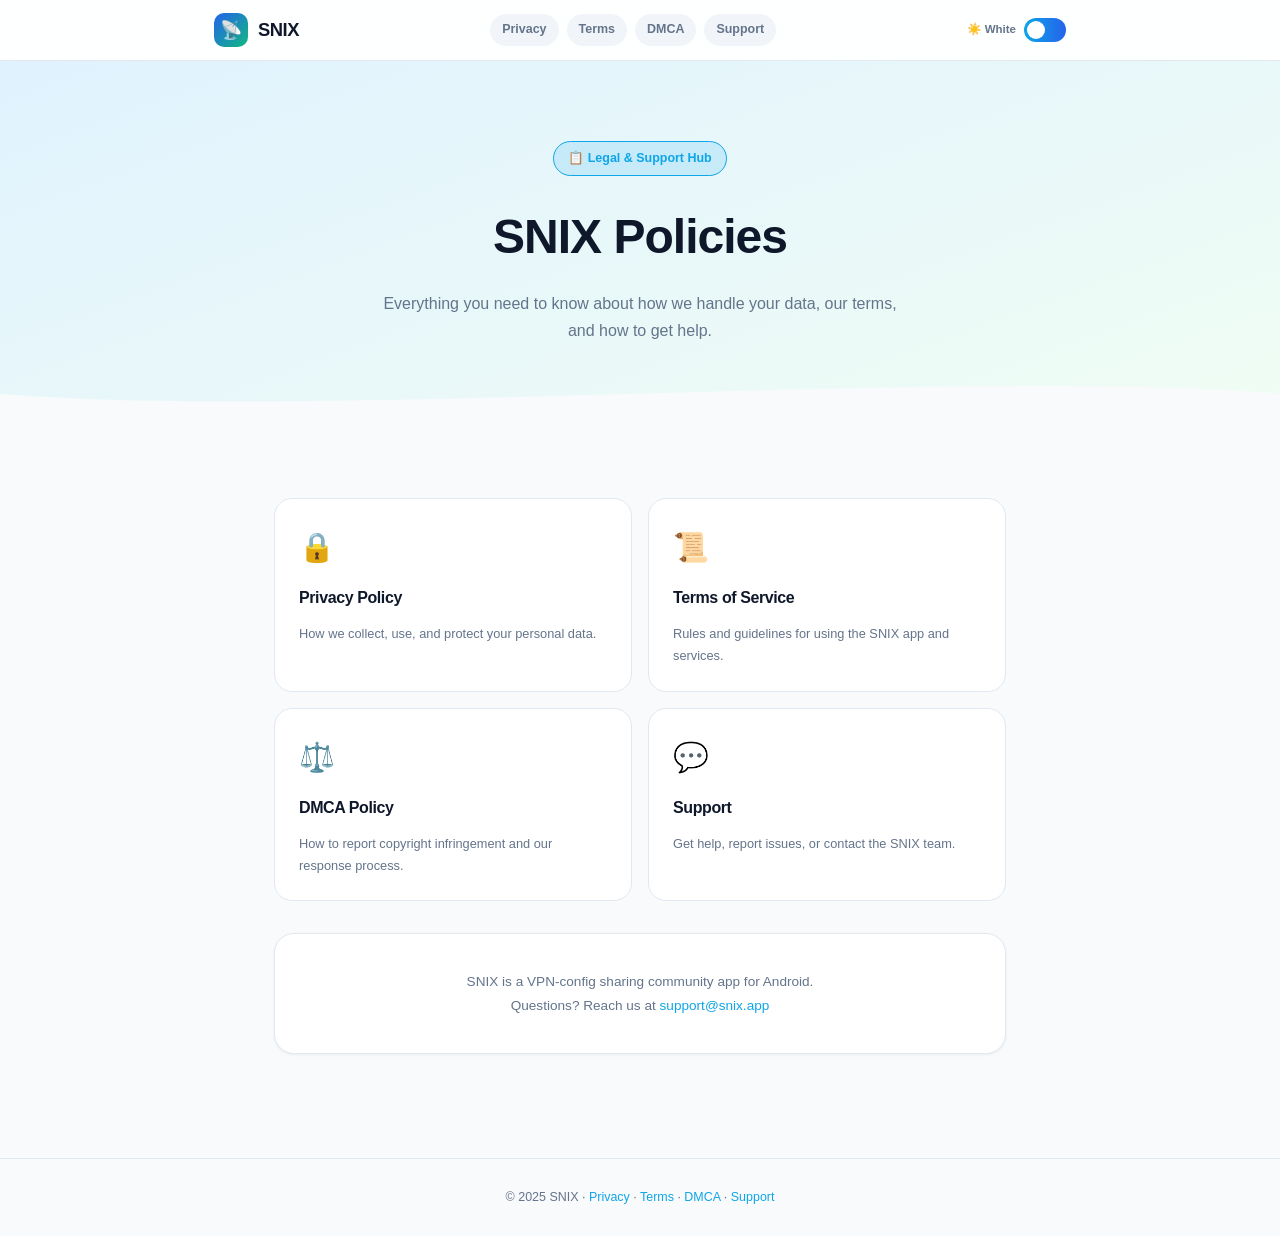
==== index.html @ 52268163 "initial: SNIX legal & support site Pages: Privacy Policy, Terms of Service, DMCA, Support, index hub" ====
<!DOCTYPE html>
<html lang="en">
<head>
  <meta charset="UTF-8" />
  <meta name="viewport" content="width=device-width, initial-scale=1.0" />
  <title>SNIX — Legal & Support</title>
  <link rel="stylesheet" href="style.css" />
  <script src="theme.js"></script>
</head>
<body>
  <nav>
    <div class="nav-inner">
      <a href="index.html" class="nav-logo">
        <div class="logo-mark">📡</div>
        SNIX
      </a>
      <div class="nav-links">
        <a href="privacy.html">Privacy</a>
        <a href="terms.html">Terms</a>
        <a href="dmca.html">DMCA</a>
        <a href="support.html">Support</a>
      </div>
      <div class="theme-toggle-wrap">
        <span class="theme-label">☀️ White</span>
        <button class="theme-toggle" aria-label="Toggle theme" title="Toggle theme"></button>
      </div>
    </div>
  </nav>

  <div class="hero">
    <div class="badge">📋 Legal & Support Hub</div>
    <h1>SNIX Policies</h1>
    <p>Everything you need to know about how we handle your data, our terms, and how to get help.</p>
    <svg class="hero-wave" viewBox="0 0 1440 60" fill="none" xmlns="http://www.w3.org/2000/svg" preserveAspectRatio="none">
      <path d="M0,30 C360,60 1080,0 1440,30 L1440,60 L0,60 Z" fill="var(--bg)"/>
    </svg>
  </div>

  <div class="page-wrap">
    <div class="index-grid">
      <a href="privacy.html" class="index-card">
        <div class="icon">🔒</div>
        <h3>Privacy Policy</h3>
        <p>How we collect, use, and protect your personal data.</p>
      </a>
      <a href="terms.html" class="index-card">
        <div class="icon">📜</div>
        <h3>Terms of Service</h3>
        <p>Rules and guidelines for using the SNIX app and services.</p>
      </a>
      <a href="dmca.html" class="index-card">
        <div class="icon">⚖️</div>
        <h3>DMCA Policy</h3>
        <p>How to report copyright infringement and our response process.</p>
      </a>
      <a href="support.html" class="index-card">
        <div class="icon">💬</div>
        <h3>Support</h3>
        <p>Get help, report issues, or contact the SNIX team.</p>
      </a>
    </div>

    <div class="card" style="margin-top:32px; text-align:center;">
      <p style="font-size:0.85rem;">
        SNIX is a VPN-config sharing community app for Android.<br/>
        Questions? Reach us at <a href="mailto:support@snix.app">support@snix.app</a>
      </p>
    </div>
  </div>

  <footer>
    <p>© 2025 SNIX · <a href="privacy.html">Privacy</a> · <a href="terms.html">Terms</a> · <a href="dmca.html">DMCA</a> · <a href="support.html">Support</a></p>
  </footer>
</body>
</html>
---- style.css ----
/* ── Reset & Base ─────────────────────────────────────────────────── */
*, *::before, *::after { box-sizing: border-box; margin: 0; padding: 0; }
html { scroll-behavior: smooth; }
body {
  font-family: -apple-system, BlinkMacSystemFont, 'Segoe UI', 'Inter', sans-serif;
  font-size: 16px;
  line-height: 1.7;
  min-height: 100svh;
  transition: background-color 0.3s ease, color 0.3s ease;
}

/* ── WHITE theme (default) ────────────────────────────────────────── */
:root {
  --bg:         #f8fafc;
  --bg-card:    #ffffff;
  --bg-nav:     rgba(255,255,255,0.85);
  --border:     #e2e8f0;
  --text:       #0f172a;
  --text-muted: #64748b;
  --accent:     #0ea5e9;
  --accent-2:   #0284c7;
  --accent-glow:rgba(14,165,233,0.15);
  --pill-bg:    #f1f5f9;
  --pill-text:  #334155;
  --hero-from:  #e0f2fe;
  --hero-to:    #f0fdf4;
  --wave-fill:  #bae6fd;
}

/* ── OCEAN theme ──────────────────────────────────────────────────── */
[data-theme="ocean"] {
  --bg:         #060f23;
  --bg-card:    #172554;
  --bg-nav:     rgba(6,15,35,0.9);
  --border:     #1e40af;
  --text:       #eff6ff;
  --text-muted: #93c5fd;
  --accent:     #38bdf8;
  --accent-2:   #0ea5e9;
  --accent-glow:rgba(56,189,248,0.2);
  --pill-bg:    #1e3a8a;
  --pill-text:  #bfdbfe;
  --hero-from:  #0c1a3a;
  --hero-to:    #0f2a4a;
  --wave-fill:  #1e3a8a;
}

body { background: var(--bg); color: var(--text); }

/* ── Navigation ───────────────────────────────────────────────────── */
nav {
  position: sticky; top: 0; z-index: 100;
  background: var(--bg-nav);
  backdrop-filter: blur(12px);
  border-bottom: 1px solid var(--border);
}
.nav-inner {
  max-width: 900px; margin: 0 auto;
  padding: 0 24px;
  height: 60px;
  display: flex; align-items: center; justify-content: space-between;
  gap: 16px;
}
.nav-logo {
  display: flex; align-items: center; gap: 10px;
  text-decoration: none; color: var(--text); font-weight: 900;
  font-size: 1.15rem; letter-spacing: -0.5px;
}
.nav-logo .logo-mark {
  width: 34px; height: 34px; border-radius: 10px;
  background: linear-gradient(135deg, #2563eb, #10b981);
  display: flex; align-items: center; justify-content: center;
  font-size: 18px; flex-shrink: 0;
}
.nav-links {
  display: flex; align-items: center; gap: 8px; flex-wrap: wrap;
}
.nav-links a {
  padding: 5px 12px; border-radius: 20px;
  font-size: 0.78rem; font-weight: 600;
  color: var(--text-muted); text-decoration: none;
  background: var(--pill-bg); transition: all 0.2s;
}
.nav-links a:hover, .nav-links a.active {
  background: var(--accent); color: #fff;
}

/* ── Theme toggle ─────────────────────────────────────────────────── */
.theme-toggle {
  width: 42px; height: 24px; border-radius: 12px;
  border: none; cursor: pointer; position: relative;
  background: linear-gradient(90deg, #0ea5e9, #2563eb);
  flex-shrink: 0; transition: opacity 0.2s;
}
.theme-toggle::after {
  content: "";
  position: absolute; top: 3px; left: 3px;
  width: 18px; height: 18px; border-radius: 50%;
  background: #fff; transition: transform 0.25s ease;
}
[data-theme="ocean"] .theme-toggle::after { transform: translateX(18px); }
.theme-toggle-wrap { display: flex; align-items: center; gap: 8px; }
.theme-label { font-size: 0.72rem; font-weight: 600; color: var(--text-muted); white-space: nowrap; }

/* ── Hero ─────────────────────────────────────────────────────────── */
.hero {
  background: linear-gradient(160deg, var(--hero-from), var(--hero-to));
  padding: 80px 24px 60px;
  text-align: center;
  position: relative; overflow: hidden;
}
.hero-wave {
  position: absolute; bottom: -2px; left: 0; width: 100%;
}
.hero h1 { font-size: clamp(1.8rem, 5vw, 3rem); font-weight: 900; letter-spacing: -1px; color: var(--text); }
.hero p  { margin-top: 12px; font-size: 1rem; color: var(--text-muted); max-width: 520px; margin-left: auto; margin-right: auto; }
.hero .badge {
  display: inline-flex; align-items: center; gap: 6px;
  padding: 6px 14px; border-radius: 20px; font-size: 0.78rem; font-weight: 700;
  background: var(--accent-glow); color: var(--accent);
  border: 1px solid var(--accent); margin-bottom: 20px;
}

/* ── Page layout ──────────────────────────────────────────────────── */
.page-wrap {
  max-width: 780px; margin: 0 auto;
  padding: 48px 24px 80px;
}
.card {
  background: var(--bg-card);
  border: 1px solid var(--border);
  border-radius: 20px;
  padding: 36px 40px;
  margin-bottom: 24px;
  box-shadow: 0 1px 3px rgba(0,0,0,0.06);
}
@media (max-width: 520px) { .card { padding: 24px 20px; } }

/* ── Typography ───────────────────────────────────────────────────── */
h1, h2, h3 { letter-spacing: -0.4px; }
h2 { font-size: 1.35rem; font-weight: 800; color: var(--text); margin-bottom: 12px; }
h2 .num {
  display: inline-flex; align-items: center; justify-content: center;
  width: 28px; height: 28px; border-radius: 8px;
  background: var(--accent); color: #fff; font-size: 0.8rem;
  margin-right: 10px; flex-shrink: 0;
}
h3 { font-size: 1rem; font-weight: 700; color: var(--text); margin: 20px 0 8px; }
p  { color: var(--text-muted); margin-bottom: 14px; }
p:last-child { margin-bottom: 0; }
ul, ol { padding-left: 22px; color: var(--text-muted); margin-bottom: 14px; }
li { margin-bottom: 6px; }
a  { color: var(--accent); text-decoration: none; }
a:hover { text-decoration: underline; }
strong { color: var(--text); font-weight: 700; }
.meta  { font-size: 0.78rem; color: var(--text-muted); margin-bottom: 24px; opacity: 0.7; }
hr { border: none; border-top: 1px solid var(--border); margin: 24px 0; }

/* ── Index page cards ─────────────────────────────────────────────── */
.index-grid {
  display: grid; grid-template-columns: repeat(auto-fill, minmax(240px, 1fr));
  gap: 16px; margin-top: 32px;
}
.index-card {
  display: flex; flex-direction: column; gap: 8px;
  background: var(--bg-card);
  border: 1px solid var(--border); border-radius: 18px;
  padding: 24px; text-decoration: none;
  transition: all 0.2s; position: relative; overflow: hidden;
}
.index-card:hover {
  transform: translateY(-2px);
  box-shadow: 0 8px 24px var(--accent-glow);
  border-color: var(--accent);
  text-decoration: none;
}
.index-card .icon {
  font-size: 1.8rem; margin-bottom: 4px;
}
.index-card h3 { font-size: 1rem; font-weight: 800; color: var(--text); margin: 0 0 4px; }
.index-card p  { font-size: 0.8rem; color: var(--text-muted); margin: 0; }

/* ── Footer ───────────────────────────────────────────────────────── */
footer {
  border-top: 1px solid var(--border);
  padding: 28px 24px;
  text-align: center; font-size: 0.78rem; color: var(--text-muted);
}
footer a { color: var(--accent); }
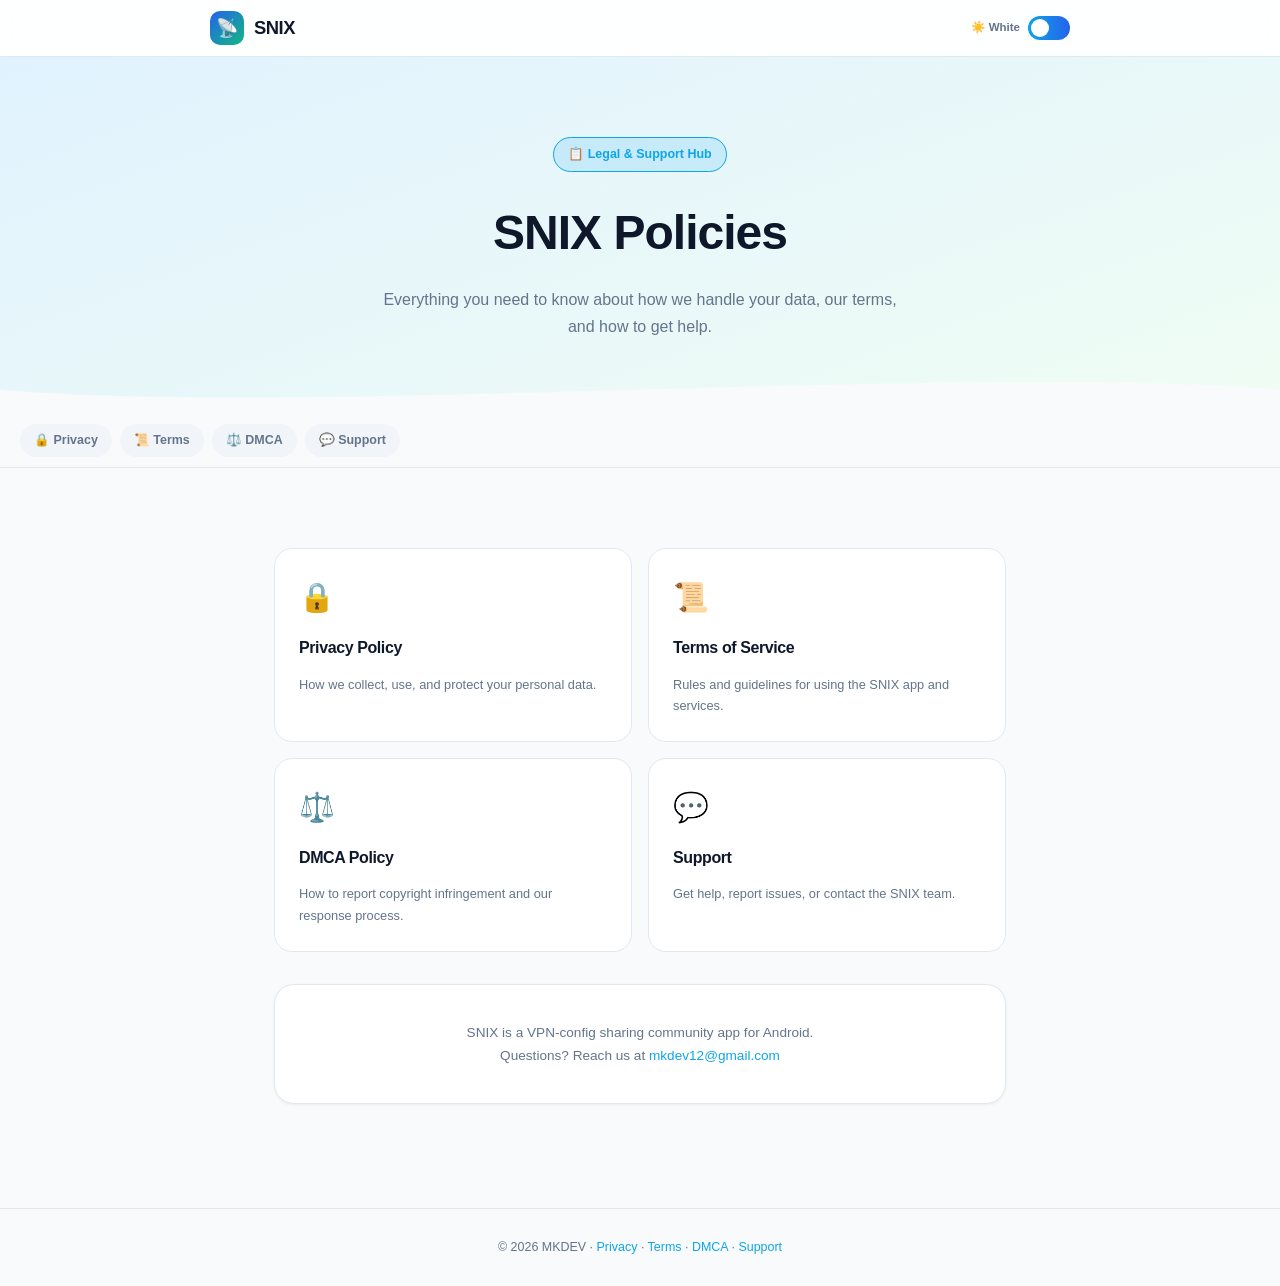
==== commit 51eea1e7: "fix: redirect loop, mobile nav, branding updates Redirect loop (ERR_TOO_MANY_REDIRECTS): - _redirect" ====
--- a/index.html
+++ b/index.html
@@ -14,12 +14,6 @@
         <div class="logo-mark">📡</div>
         SNIX
       </a>
-      <div class="nav-links">
-        <a href="privacy.html">Privacy</a>
-        <a href="terms.html">Terms</a>
-        <a href="dmca.html">DMCA</a>
-        <a href="support.html">Support</a>
-      </div>
       <div class="theme-toggle-wrap">
         <span class="theme-label">☀️ White</span>
         <button class="theme-toggle" aria-label="Toggle theme" title="Toggle theme"></button>
@@ -34,6 +28,13 @@
     <svg class="hero-wave" viewBox="0 0 1440 60" fill="none" xmlns="http://www.w3.org/2000/svg" preserveAspectRatio="none">
       <path d="M0,30 C360,60 1080,0 1440,30 L1440,60 L0,60 Z" fill="var(--bg)"/>
     </svg>
+  </div>
+
+  <div class="page-nav-bar">
+    <a href="privacy.html">🔒 Privacy</a>
+    <a href="terms.html">📜 Terms</a>
+    <a href="dmca.html">⚖️ DMCA</a>
+    <a href="support.html">💬 Support</a>
   </div>
 
   <div class="page-wrap">
@@ -63,13 +64,13 @@
     <div class="card" style="margin-top:32px; text-align:center;">
       <p style="font-size:0.85rem;">
         SNIX is a VPN-config sharing community app for Android.<br/>
-        Questions? Reach us at <a href="mailto:support@snix.app">support@snix.app</a>
+        Questions? Reach us at <a href="mailto:mkdev12@gmail.com">mkdev12@gmail.com</a>
       </p>
     </div>
   </div>
 
   <footer>
-    <p>© 2025 SNIX · <a href="privacy.html">Privacy</a> · <a href="terms.html">Terms</a> · <a href="dmca.html">DMCA</a> · <a href="support.html">Support</a></p>
+    <p>© 2026 MKDEV · <a href="privacy.html">Privacy</a> · <a href="terms.html">Terms</a> · <a href="dmca.html">DMCA</a> · <a href="support.html">Support</a></p>
   </footer>
 </body>
 </html>
--- a/style.css
+++ b/style.css
@@ -56,10 +56,10 @@
 }
 .nav-inner {
   max-width: 900px; margin: 0 auto;
-  padding: 0 24px;
-  height: 60px;
+  padding: 0 20px;
+  height: 56px;
   display: flex; align-items: center; justify-content: space-between;
-  gap: 16px;
+  gap: 12px;
 }
 .nav-logo {
   display: flex; align-items: center; gap: 10px;
@@ -72,17 +72,27 @@
   display: flex; align-items: center; justify-content: center;
   font-size: 18px; flex-shrink: 0;
 }
-.nav-links {
-  display: flex; align-items: center; gap: 8px; flex-wrap: wrap;
+
+/* ── Page quick-nav bar (below hero) ──────────────────────────────── */
+/* Replaces the old nav-links that cluttered the sticky header on mobile */
+.page-nav-bar {
+  display: flex; align-items: center; gap: 8px;
+  overflow-x: auto; -webkit-overflow-scrolling: touch;
+  padding: 10px 20px;
+  background: var(--bg);
+  border-bottom: 1px solid var(--border);
+  scrollbar-width: none;
 }
-.nav-links a {
-  padding: 5px 12px; border-radius: 20px;
-  font-size: 0.78rem; font-weight: 600;
+.page-nav-bar::-webkit-scrollbar { display: none; }
+.page-nav-bar a {
+  flex-shrink: 0;
+  padding: 6px 14px; border-radius: 20px;
+  font-size: 0.78rem; font-weight: 600; white-space: nowrap;
   color: var(--text-muted); text-decoration: none;
   background: var(--pill-bg); transition: all 0.2s;
 }
-.nav-links a:hover, .nav-links a.active {
-  background: var(--accent); color: #fff;
+.page-nav-bar a:hover, .page-nav-bar a.active {
+  background: var(--accent); color: #fff; text-decoration: none;
 }
 
 /* ── Theme toggle ─────────────────────────────────────────────────── */
